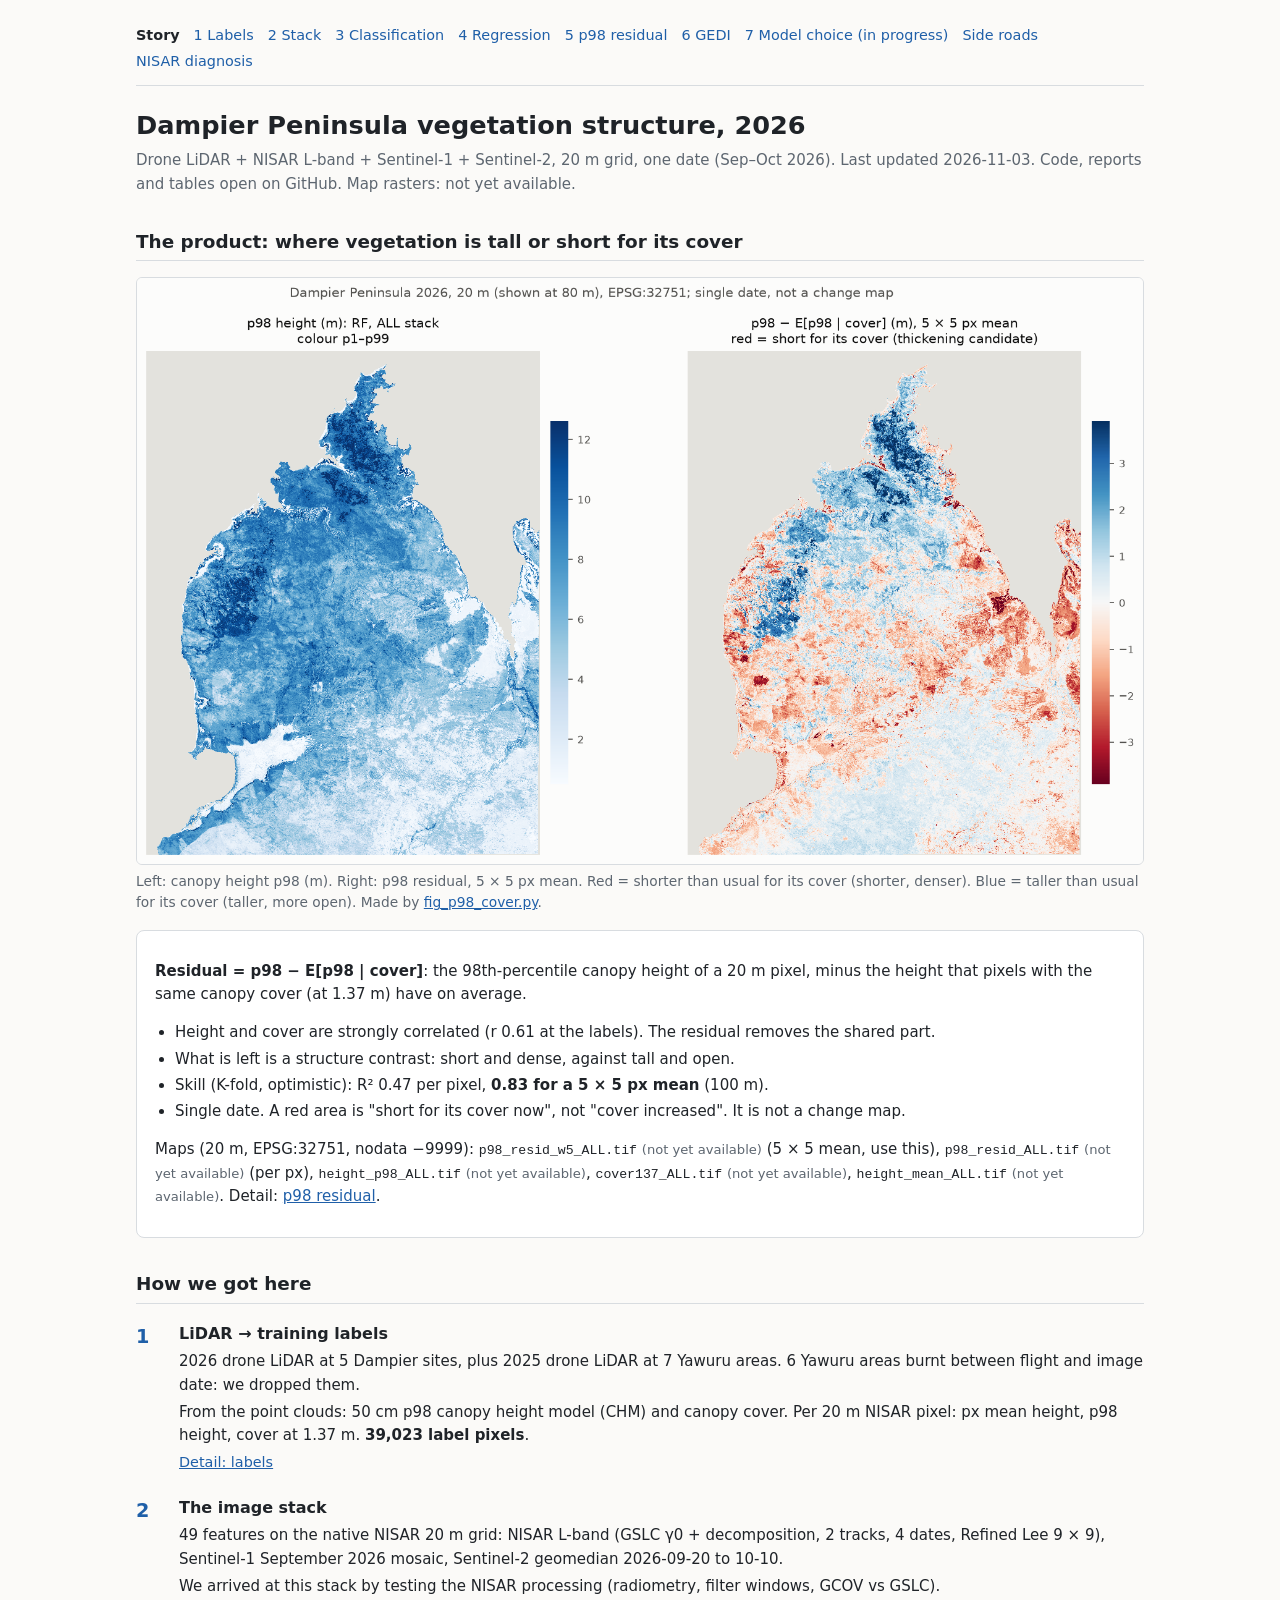
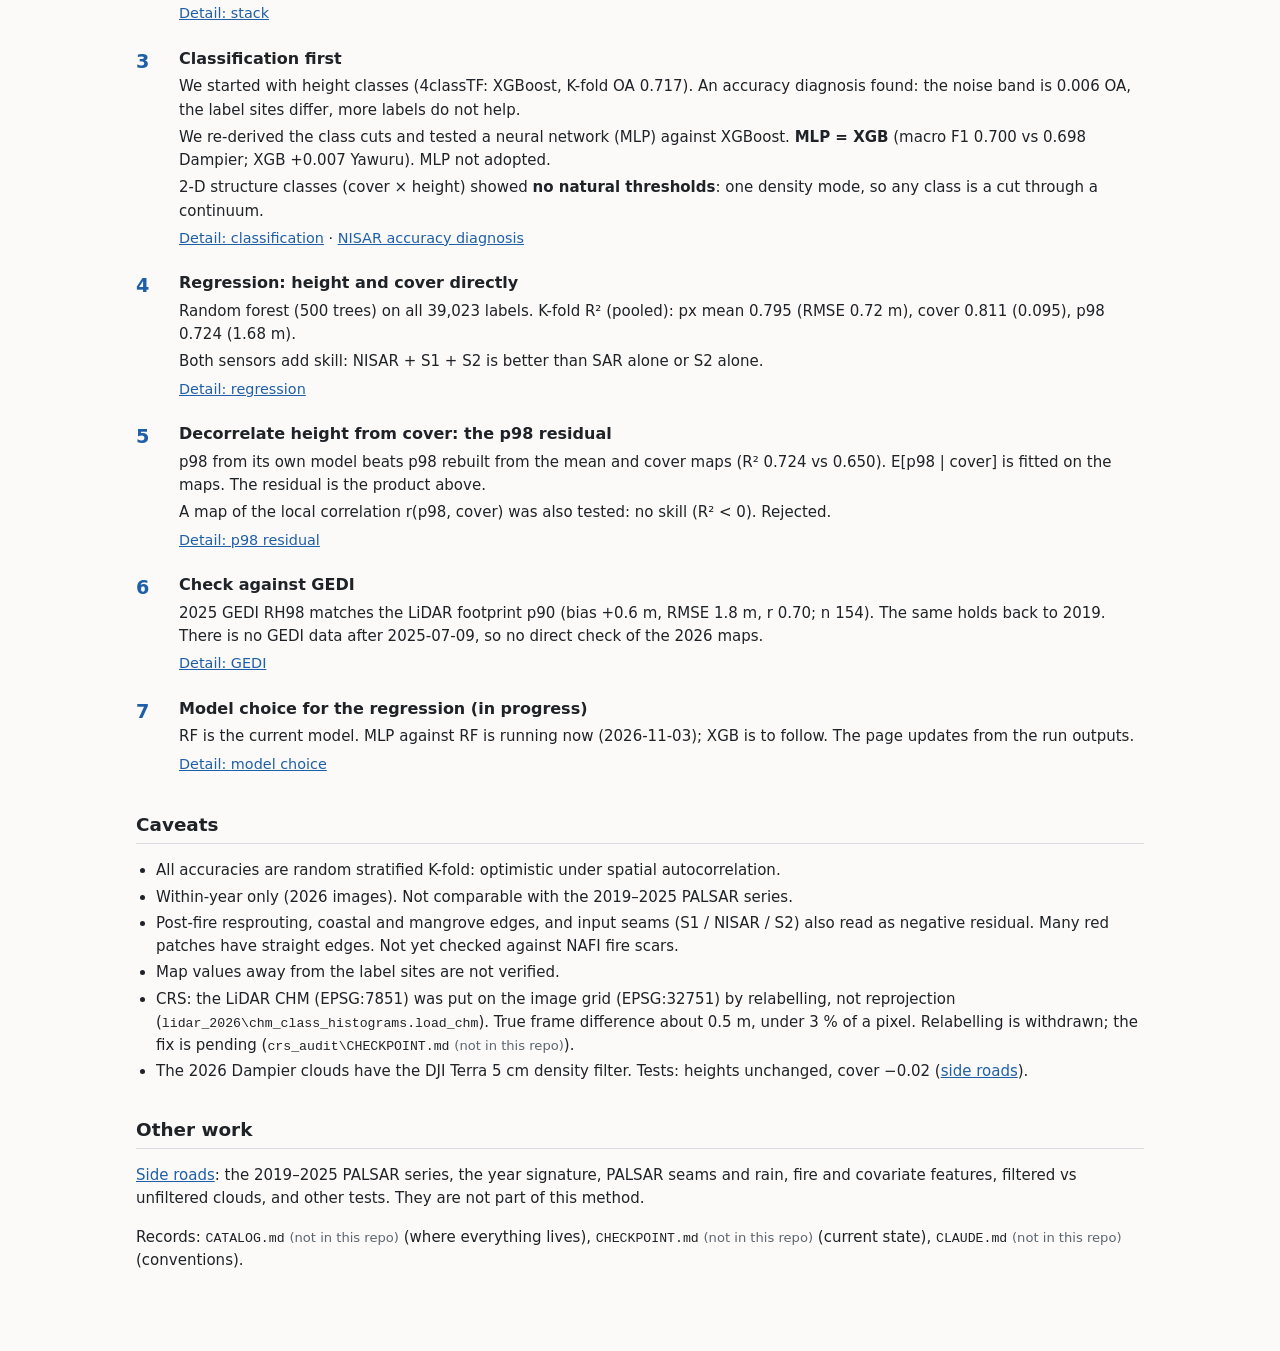
==== docs/index.html @ edfd5abc "First version of Dampier results site" ====
<!doctype html>
<html lang="en-GB">
<head>
<meta charset="utf-8">
<meta name="viewport" content="width=device-width, initial-scale=1">
<title>Dampier Vegetation Structure 2026</title>
<!-- Results site, main page. Update when a result lands (CLAUDE.md, record files). Tables: docs\build_docs.py. -->
<link rel="stylesheet" href="style.css">
</head>
<body>
<main>
<nav><a href="index.html" aria-current="page">Story</a><a href="labels.html">1 Labels</a><a href="stack.html">2 Stack</a>
<a href="classification.html">3 Classification</a><a href="regression.html">4 Regression</a>
<a href="p98_residual.html">5 p98 residual</a><a href="gedi.html">6 GEDI</a>
<a href="models_regression.html">7 Model choice (in progress)</a><a href="side_roads.html">Side roads</a>
<a href="nisar_accuracy/index.html">NISAR diagnosis</a></nav>

<h1>Dampier Peninsula vegetation structure, 2026</h1>
<p class="sub">Drone LiDAR + NISAR L-band + Sentinel-1 + Sentinel-2, 20 m grid, one date (Sep–Oct 2026).
Last updated 2026-11-03. Code, reports and tables open on GitHub. Map rasters: not yet available.</p>

<h2>The product: where vegetation is tall or short for its cover</h2>
<figure><a href="../class_defs/outputs/p98_cover/fig_p98_resid.png"><img src="../class_defs/outputs/p98_cover/fig_p98_resid.png" alt="Left: p98 height map. Right: p98 residual map, red short for its cover, blue tall for its cover." loading="lazy"></a>
<figcaption>Left: canopy height p98 (m). Right: p98 residual, 5 × 5 px mean.
Red = shorter than usual for its cover (shorter, denser). Blue = taller than usual for its cover (taller, more open).
Made by <a href="https://github.com/grshennan/Dampier_2026_woody_thickening_results/blob/main/class_defs/fig_p98_cover.py">fig_p98_cover.py</a>.</figcaption></figure>

<div class="abstract">
<p><strong>Residual = p98 − E[p98 | cover]</strong>: the 98th-percentile canopy height of a 20 m pixel, minus the
height that pixels with the same canopy cover (at 1.37 m) have on average.</p>
<ul>
<li>Height and cover are strongly correlated (r 0.61 at the labels). The residual removes the shared part.</li>
<li>What is left is a structure contrast: short and dense, against tall and open.</li>
<li>Skill (K-fold, optimistic): R² 0.47 per pixel, <strong>0.83 for a 5 × 5 px mean</strong> (100 m).</li>
<li>Single date. A red area is "short for its cover now", not "cover increased". It is not a change map.</li>
</ul>
<p>Maps (20 m, EPSG:32751, nodata −9999):
<code>p98_resid_w5_ALL.tif</code> <span class="src">(not yet available)</span> (5 × 5 mean, use this),
<code>p98_resid_ALL.tif</code> <span class="src">(not yet available)</span> (per px),
<code>height_p98_ALL.tif</code> <span class="src">(not yet available)</span>,
<code>cover137_ALL.tif</code> <span class="src">(not yet available)</span>,
<code>height_mean_ALL.tif</code> <span class="src">(not yet available)</span>.
Detail: <a href="p98_residual.html">p98 residual</a>.</p>
</div>

<h2>How we got here</h2>

<div class="step"><div class="num">1</div><div>
<h3>LiDAR → training labels</h3>
<p>2026 drone LiDAR at 5 Dampier sites, plus 2025 drone LiDAR at 7 Yawuru areas.
6 Yawuru areas burnt between flight and image date: we dropped them.</p>
<p>From the point clouds: 50 cm p98 canopy height model (CHM) and canopy cover.
Per 20 m NISAR pixel: px mean height, p98 height, cover at 1.37 m. <strong>39,023 label pixels</strong>.</p>
<p class="more"><a href="labels.html">Detail: labels</a></p>
</div></div>

<div class="step"><div class="num">2</div><div>
<h3>The image stack</h3>
<p>49 features on the native NISAR 20 m grid: NISAR L-band (GSLC γ0 + decomposition, 2 tracks, 4 dates,
Refined Lee 9 × 9), Sentinel-1 September 2026 mosaic, Sentinel-2 geomedian 2026-09-20 to 10-10.</p>
<p>We arrived at this stack by testing the NISAR processing (radiometry, filter windows, GCOV vs GSLC).</p>
<p class="more"><a href="stack.html">Detail: stack</a></p>
</div></div>

<div class="step"><div class="num">3</div><div>
<h3>Classification first</h3>
<p>We started with height classes (4classTF: XGBoost, K-fold OA 0.717). An accuracy diagnosis found:
the noise band is 0.006 OA, the label sites differ, more labels do not help.</p>
<p>We re-derived the class cuts and tested a neural network (MLP) against XGBoost.
<strong>MLP = XGB</strong> (macro F1 0.700 vs 0.698 Dampier; XGB +0.007 Yawuru). MLP not adopted.</p>
<p>2-D structure classes (cover × height) showed <strong>no natural thresholds</strong>:
one density mode, so any class is a cut through a continuum.</p>
<p class="more"><a href="classification.html">Detail: classification</a> ·
<a href="nisar_accuracy/index.html">NISAR accuracy diagnosis</a></p>
</div></div>

<div class="step"><div class="num">4</div><div>
<h3>Regression: height and cover directly</h3>
<p>Random forest (500 trees) on all 39,023 labels. K-fold R² (pooled):
px mean 0.795 (RMSE 0.72 m), cover 0.811 (0.095), p98 0.724 (1.68 m).</p>
<p>Both sensors add skill: NISAR + S1 + S2 is better than SAR alone or S2 alone.</p>
<p class="more"><a href="regression.html">Detail: regression</a></p>
</div></div>

<div class="step"><div class="num">5</div><div>
<h3>Decorrelate height from cover: the p98 residual</h3>
<p>p98 from its own model beats p98 rebuilt from the mean and cover maps (R² 0.724 vs 0.650).
E[p98 | cover] is fitted on the maps. The residual is the product above.</p>
<p>A map of the local correlation r(p98, cover) was also tested: no skill (R² &lt; 0). Rejected.</p>
<p class="more"><a href="p98_residual.html">Detail: p98 residual</a></p>
</div></div>

<div class="step"><div class="num">6</div><div>
<h3>Check against GEDI</h3>
<p>2025 GEDI RH98 matches the LiDAR footprint p90 (bias +0.6 m, RMSE 1.8 m, r 0.70; n 154).
The same holds back to 2019. There is no GEDI data after 2025-07-09, so no direct check of the 2026 maps.</p>
<p class="more"><a href="gedi.html">Detail: GEDI</a></p>
</div></div>

<div class="step"><div class="num">7</div><div>
<h3>Model choice for the regression (in progress)</h3>
<p>RF is the current model. MLP against RF is running now (2026-11-03); XGB is to follow.
The page updates from the run outputs.</p>
<p class="more"><a href="models_regression.html">Detail: model choice</a></p>
</div></div>

<h2>Caveats</h2>
<ul>
<li>All accuracies are random stratified K-fold: optimistic under spatial autocorrelation.</li>
<li>Within-year only (2026 images). Not comparable with the 2019–2025 PALSAR series.</li>
<li>Post-fire resprouting, coastal and mangrove edges, and input seams (S1 / NISAR / S2) also read as negative
residual. Many red patches have straight edges. Not yet checked against NAFI fire scars.</li>
<li>Map values away from the label sites are not verified.</li>
<li>CRS: the LiDAR CHM (EPSG:7851) was put on the image grid (EPSG:32751) by relabelling, not reprojection
(<code>lidar_2026\chm_class_histograms.load_chm</code>). True frame difference about 0.5 m, under 3 % of a pixel.
Relabelling is withdrawn; the fix is pending (<code>crs_audit\CHECKPOINT.md</code> <span class="src">(not in this repo)</span>).</li>
<li>The 2026 Dampier clouds have the DJI Terra 5 cm density filter. Tests: heights unchanged, cover −0.02
(<a href="side_roads.html">side roads</a>).</li>
</ul>

<h2>Other work</h2>
<p><a href="side_roads.html">Side roads</a>: the 2019–2025 PALSAR series, the year signature, PALSAR seams and rain,
fire and covariate features, filtered vs unfiltered clouds, and other tests. They are not part of this method.</p>
<p>Records: <code>CATALOG.md</code> <span class="src">(not in this repo)</span> (where everything lives),
<code>CHECKPOINT.md</code> <span class="src">(not in this repo)</span> (current state), <code>CLAUDE.md</code> <span class="src">(not in this repo)</span> (conventions).</p>
</main>
</body>
</html>
---- docs/style.css ----
/* Shared style for docs\ (results site). Tokens from the old nisar_2026\REPORT_master.html. */
:root { --bg:#fbfaf8; --fg:#1f2328; --muted:#5d6670; --line:#d8dce0; --card:#ffffff; --accent:#1f5fa8;
        --flag-bg:#fff4e0; --flag-line:#d48a1a; --done:#2e7d4f; --next:#1f5fa8; --todo:#7a7f86;
        --wip-bg:#eaf2fb; --wip-line:#1f5fa8; }
@media (prefers-color-scheme: dark) { :root:not([data-theme="light"]) {
        --bg:#16181b; --fg:#e4e6e9; --muted:#9aa3ad; --line:#33383e; --card:#1d2024; --accent:#7fb2ee;
        --flag-bg:#33281a; --flag-line:#d9a24a; --done:#6cc392; --next:#7fb2ee; --todo:#8e949b;
        --wip-bg:#1b2633; --wip-line:#7fb2ee; } }
:root[data-theme="dark"] { --bg:#16181b; --fg:#e4e6e9; --muted:#9aa3ad; --line:#33383e; --card:#1d2024;
        --accent:#7fb2ee; --flag-bg:#33281a; --flag-line:#d9a24a; --done:#6cc392; --next:#7fb2ee; --todo:#8e949b;
        --wip-bg:#1b2633; --wip-line:#7fb2ee; }
* { box-sizing: border-box; }
body { margin:0; background:var(--bg); color:var(--fg); font:15px/1.55 system-ui, -apple-system, "Segoe UI", sans-serif; }
main { max-width: 1040px; margin: 0 auto; padding: 16px 16px 64px; }
nav { display:flex; flex-wrap:wrap; gap:4px 14px; padding:8px 0 12px; border-bottom:1px solid var(--line); margin-bottom:20px;
      font-size:0.9rem; }
nav a { text-decoration:none; } nav a[aria-current] { font-weight:700; color:var(--fg); }
h1 { font-size: 1.6rem; margin: 0 0 4px; }
h2 { font-size: 1.15rem; margin: 32px 0 8px; padding-bottom: 4px; border-bottom: 1px solid var(--line); }
h3 { font-size: 1rem; margin: 20px 0 6px; }
.sub { color: var(--muted); margin: 0 0 20px; }
a { color: var(--accent); }
code { font: 0.88em ui-monospace, Consolas, monospace; overflow-wrap: anywhere; }
pre { background:var(--card); border:1px solid var(--line); border-radius:6px; padding:10px 12px; overflow-x:auto;
      font: 0.82rem/1.4 ui-monospace, Consolas, monospace; }
.abstract { background: var(--card); border: 1px solid var(--line); border-radius: 8px; padding: 14px 18px; }
.flag { background: var(--flag-bg); border-left: 4px solid var(--flag-line); border-radius: 6px; padding: 10px 14px; margin: 16px 0; }
.wip { background: var(--wip-bg); border-left: 4px solid var(--wip-line); border-radius: 6px; padding: 10px 14px; margin: 16px 0; }
.wrap { overflow-x: auto; }
table { border-collapse: collapse; width: 100%; font-size: 0.93rem; }
th, td { text-align: left; vertical-align: top; padding: 6px 8px; border-bottom: 1px solid var(--line); }
th { color: var(--muted); font-weight: 600; }
td.n, th.n { text-align: right; font-variant-numeric: tabular-nums; white-space: nowrap; }
.st { font-weight: 600; white-space: nowrap; }
.done { color: var(--done); } .next { color: var(--next); } .todo { color: var(--todo); }
.src { color: var(--muted); font-size: 0.82rem; margin: 4px 0 16px; }
ul { padding-left: 20px; } li { margin: 3px 0; }
figure { margin: 16px 0; }
figure img { display:block; max-width:100%; height:auto; border:1px solid var(--line); border-radius:6px; background:#fff; }
figcaption { color: var(--muted); font-size: 0.86rem; margin-top: 6px; }
.thumbs { display:grid; grid-template-columns: repeat(auto-fill, minmax(260px, 1fr)); gap: 12px; }
.thumbs figure { margin: 0; }
.step { display:grid; grid-template-columns: 2.2em 1fr; gap: 0 10px; margin: 18px 0; }
.step .num { font-weight:700; color: var(--accent); font-size:1.2rem; }
.step h3 { margin: 0 0 4px; }
.step p { margin: 4px 0; }
.more { font-size: 0.9rem; }
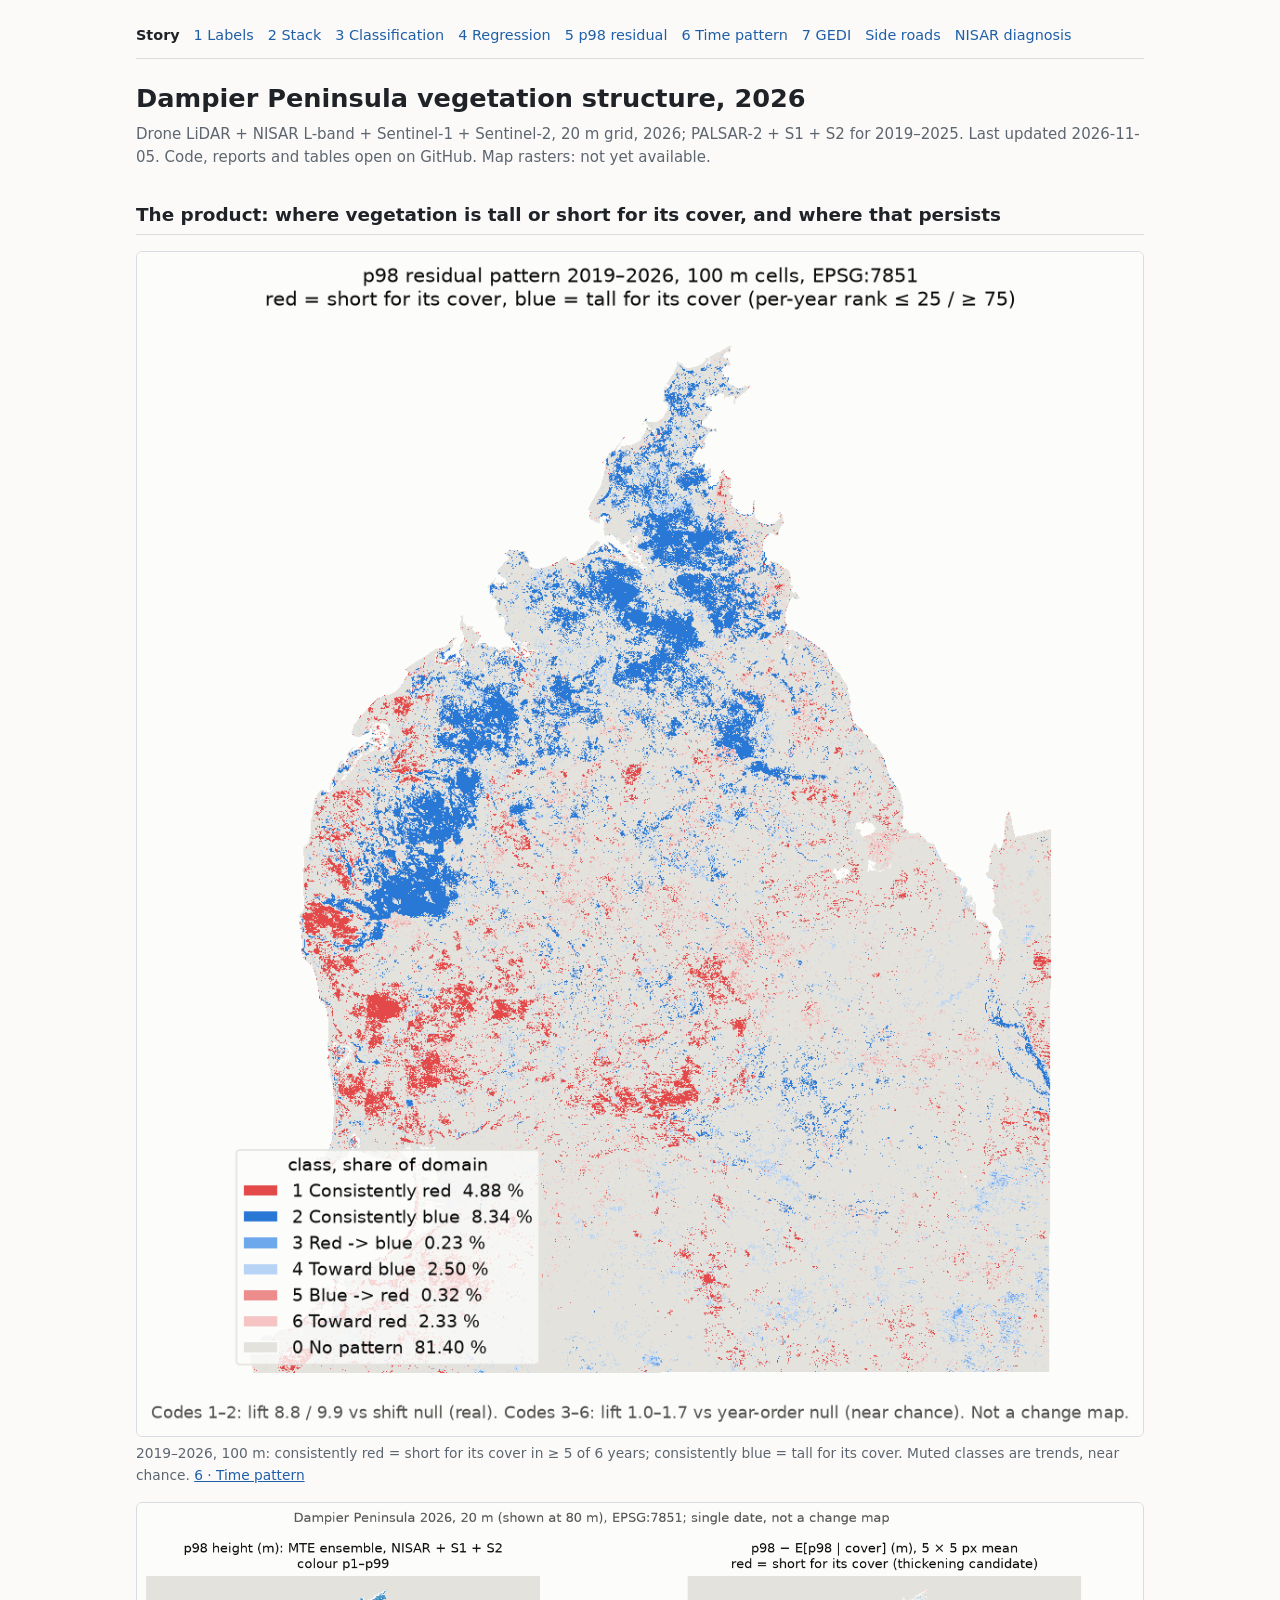
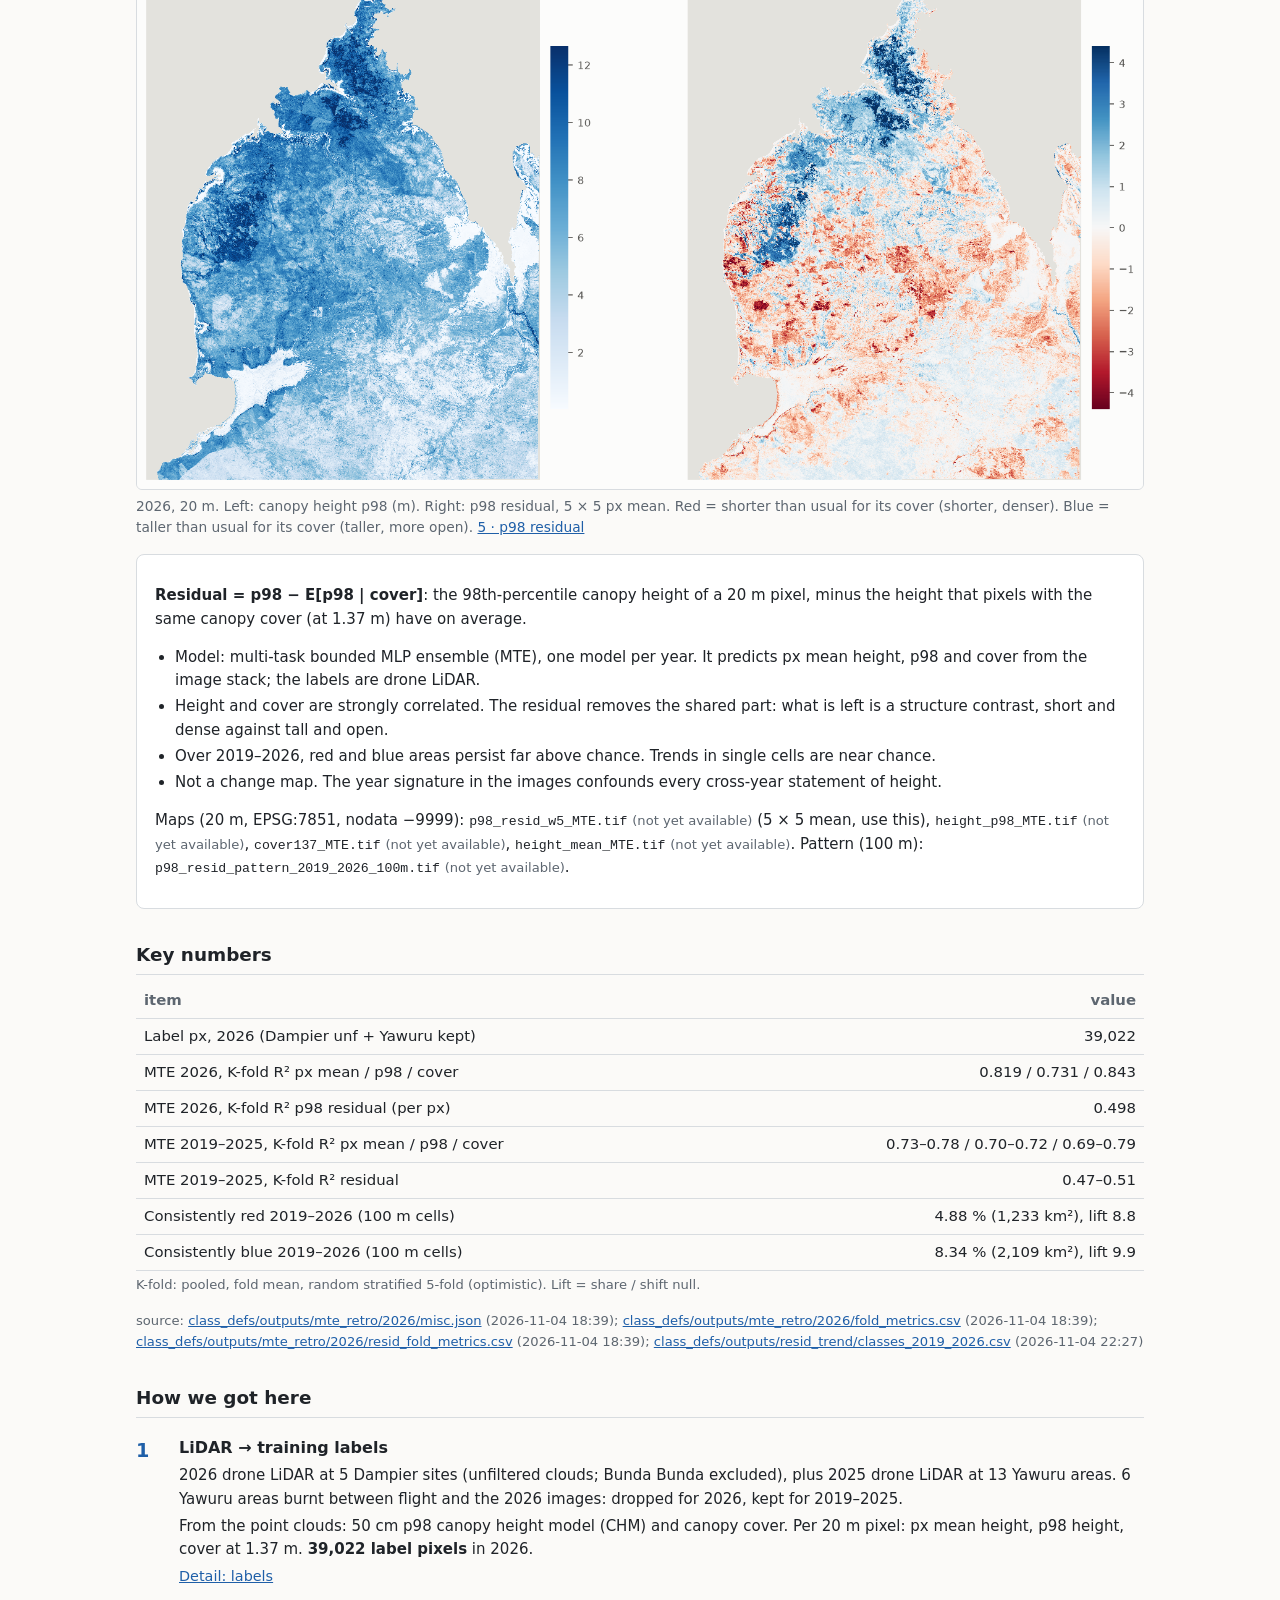
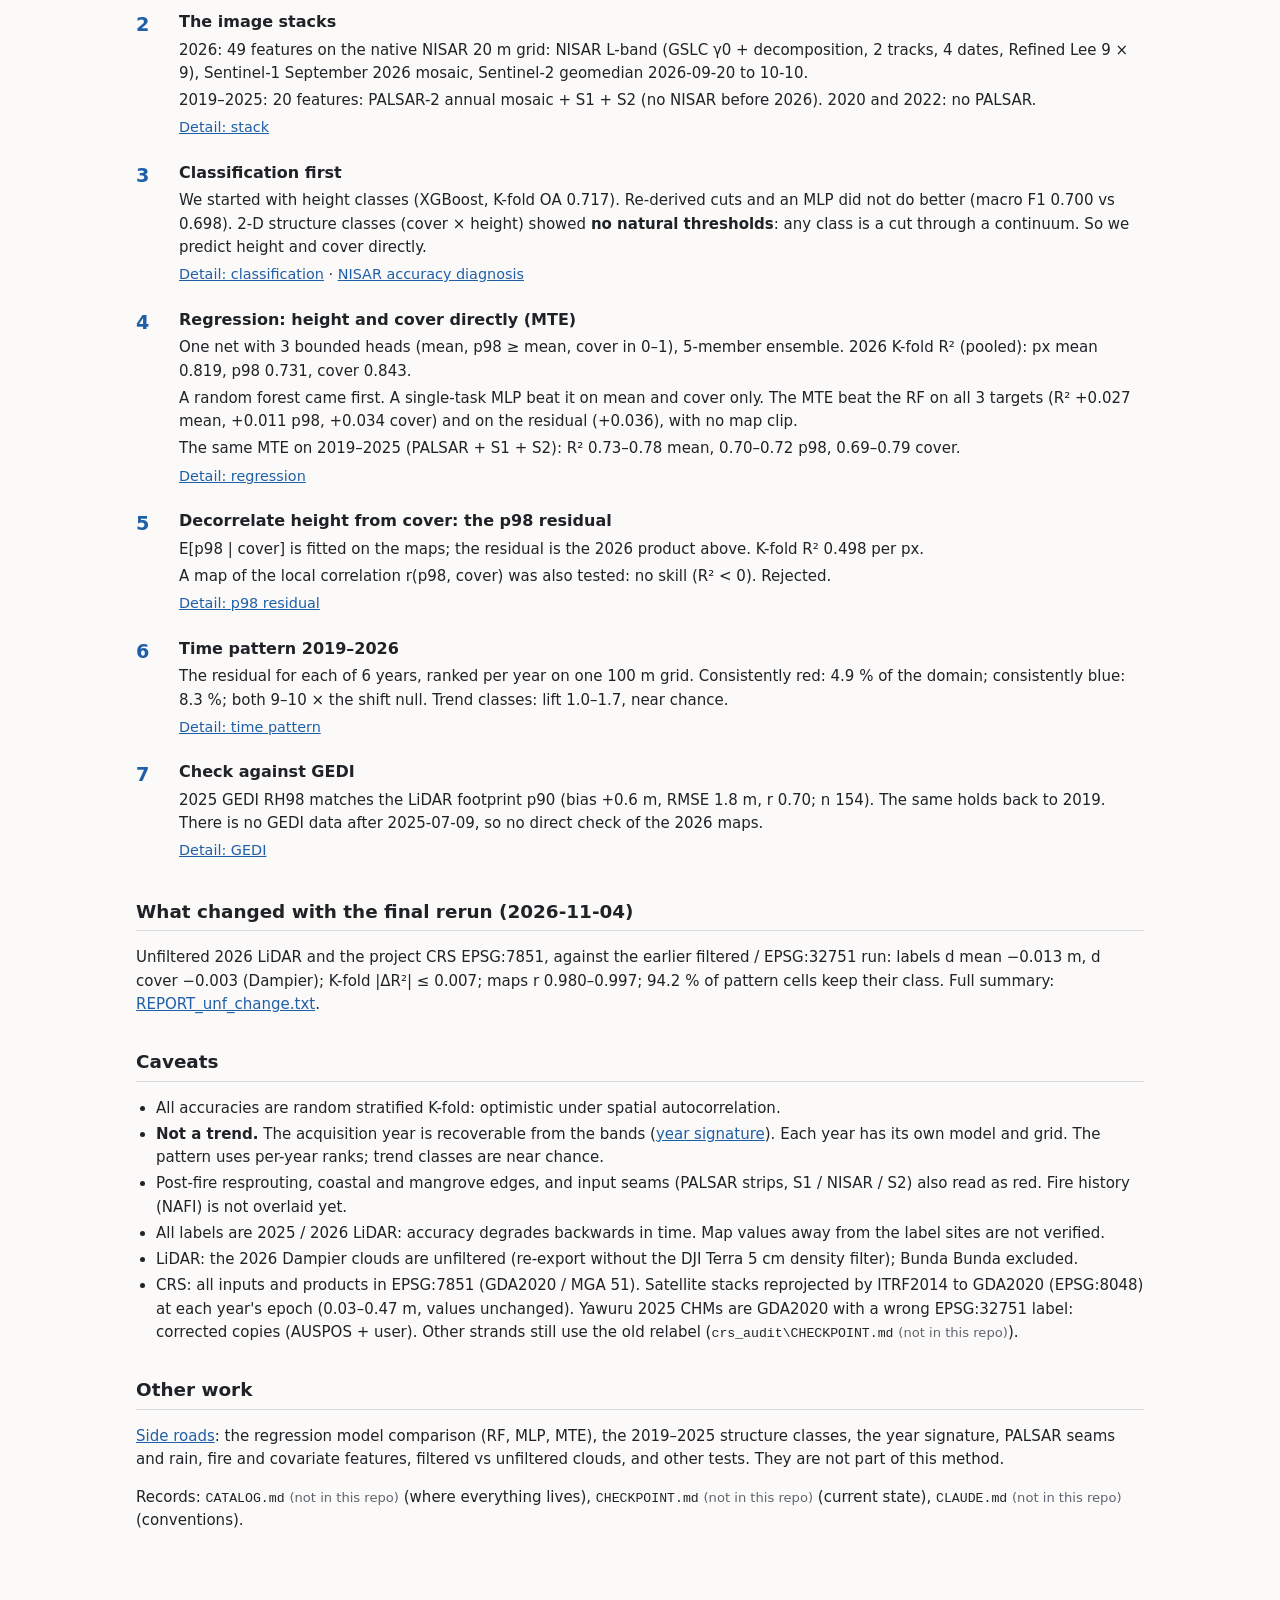
==== commit 63e94184: "Site: final method (MTE, p98 residual, 2019-2026 time pattern; unf LiDAR, EPSG:7851)" ====
--- a/docs/index.html
+++ b/docs/index.html
@@ -11,116 +11,130 @@
 <main>
 <nav><a href="index.html" aria-current="page">Story</a><a href="labels.html">1 Labels</a><a href="stack.html">2 Stack</a>
 <a href="classification.html">3 Classification</a><a href="regression.html">4 Regression</a>
-<a href="p98_residual.html">5 p98 residual</a><a href="gedi.html">6 GEDI</a>
-<a href="models_regression.html">7 Model choice (in progress)</a><a href="side_roads.html">Side roads</a>
-<a href="nisar_accuracy/index.html">NISAR diagnosis</a></nav>
+<a href="p98_residual.html">5 p98 residual</a><a href="time_pattern.html">6 Time pattern</a><a href="gedi.html">7 GEDI</a>
+<a href="side_roads.html">Side roads</a><a href="nisar_accuracy/index.html">NISAR diagnosis</a></nav>
 
 <h1>Dampier Peninsula vegetation structure, 2026</h1>
-<p class="sub">Drone LiDAR + NISAR L-band + Sentinel-1 + Sentinel-2, 20 m grid, one date (Sep–Oct 2026).
-Last updated 2026-11-03. Code, reports and tables open on GitHub. Map rasters: not yet available.</p>
+<p class="sub">Drone LiDAR + NISAR L-band + Sentinel-1 + Sentinel-2, 20 m grid, 2026; PALSAR-2 + S1 + S2 for 2019–2025.
+Last updated 2026-11-05. Code, reports and tables open on GitHub. Map rasters: not yet available.</p>
 
-<h2>The product: where vegetation is tall or short for its cover</h2>
-<figure><a href="../class_defs/outputs/p98_cover/fig_p98_resid.png"><img src="../class_defs/outputs/p98_cover/fig_p98_resid.png" alt="Left: p98 height map. Right: p98 residual map, red short for its cover, blue tall for its cover." loading="lazy"></a>
-<figcaption>Left: canopy height p98 (m). Right: p98 residual, 5 × 5 px mean.
+<h2>The product: where vegetation is tall or short for its cover, and where that persists</h2>
+<figure><a href="../class_defs/outputs/resid_trend/fig_resid_pattern.png"><img src="../class_defs/outputs/resid_trend/fig_resid_pattern.png" alt="Pattern map 2019-2026: consistently red and consistently blue 100 m cells" loading="lazy"></a>
+<figcaption>2019–2026, 100 m: consistently red = short for its cover in ≥ 5 of 6 years; consistently blue = tall for its
+cover. Muted classes are trends, near chance. <a href="time_pattern.html">6 · Time pattern</a></figcaption></figure>
+<figure><a href="../class_defs/outputs/p98_cover/fig_p98_resid_MTE.png"><img src="../class_defs/outputs/p98_cover/fig_p98_resid_MTE.png" alt="Left: MTE p98 height 2026. Right: p98 residual 2026, red short for its cover, blue tall for its cover." loading="lazy"></a>
+<figcaption>2026, 20 m. Left: canopy height p98 (m). Right: p98 residual, 5 × 5 px mean.
 Red = shorter than usual for its cover (shorter, denser). Blue = taller than usual for its cover (taller, more open).
-Made by <a href="https://github.com/grshennan/Dampier_2026_woody_thickening_results/blob/main/class_defs/fig_p98_cover.py">fig_p98_cover.py</a>.</figcaption></figure>
+<a href="p98_residual.html">5 · p98 residual</a></figcaption></figure>
 
 <div class="abstract">
 <p><strong>Residual = p98 − E[p98 | cover]</strong>: the 98th-percentile canopy height of a 20 m pixel, minus the
 height that pixels with the same canopy cover (at 1.37 m) have on average.</p>
 <ul>
-<li>Height and cover are strongly correlated (r 0.61 at the labels). The residual removes the shared part.</li>
-<li>What is left is a structure contrast: short and dense, against tall and open.</li>
-<li>Skill (K-fold, optimistic): R² 0.47 per pixel, <strong>0.83 for a 5 × 5 px mean</strong> (100 m).</li>
-<li>Single date. A red area is "short for its cover now", not "cover increased". It is not a change map.</li>
+<li>Model: multi-task bounded MLP ensemble (MTE), one model per year. It predicts px mean height, p98 and cover
+from the image stack; the labels are drone LiDAR.</li>
+<li>Height and cover are strongly correlated. The residual removes the shared part: what is left is a structure
+contrast, short and dense against tall and open.</li>
+<li>Over 2019–2026, red and blue areas persist far above chance. Trends in single cells are near chance.</li>
+<li>Not a change map. The year signature in the images confounds every cross-year statement of height.</li>
 </ul>
-<p>Maps (20 m, EPSG:32751, nodata −9999):
-<code>p98_resid_w5_ALL.tif</code> <span class="src">(not yet available)</span> (5 × 5 mean, use this),
-<code>p98_resid_ALL.tif</code> <span class="src">(not yet available)</span> (per px),
-<code>height_p98_ALL.tif</code> <span class="src">(not yet available)</span>,
-<code>cover137_ALL.tif</code> <span class="src">(not yet available)</span>,
-<code>height_mean_ALL.tif</code> <span class="src">(not yet available)</span>.
-Detail: <a href="p98_residual.html">p98 residual</a>.</p>
+<p>Maps (20 m, EPSG:7851, nodata −9999):
+<code>p98_resid_w5_MTE.tif</code> <span class="src">(not yet available)</span> (5 × 5 mean, use this),
+<code>height_p98_MTE.tif</code> <span class="src">(not yet available)</span>,
+<code>cover137_MTE.tif</code> <span class="src">(not yet available)</span>,
+<code>height_mean_MTE.tif</code> <span class="src">(not yet available)</span>.
+Pattern (100 m): <code>p98_resid_pattern_2019_2026_100m.tif</code> <span class="src">(not yet available)</span>.</p>
 </div>
+
+<h2>Key numbers</h2>
+<!-- BEGIN table:key_numbers -->
+<div class="wrap"><table><tr><th>item</th><th class=n>value</th></tr><tr><td>Label px, 2026 (Dampier unf + Yawuru kept)</td><td class=n>39,022</td></tr><tr><td>MTE 2026, K-fold R² px mean / p98 / cover</td><td class=n>0.819 / 0.731 / 0.843</td></tr><tr><td>MTE 2026, K-fold R² p98 residual (per px)</td><td class=n>0.498</td></tr><tr><td>MTE 2019–2025, K-fold R² px mean / p98 / cover</td><td class=n>0.73–0.78 / 0.70–0.72 / 0.69–0.79</td></tr><tr><td>MTE 2019–2025, K-fold R² residual</td><td class=n>0.47–0.51</td></tr><tr><td>Consistently red 2019–2026 (100 m cells)</td><td class=n>4.88 % (1,233 km²), lift 8.8</td></tr><tr><td>Consistently blue 2019–2026 (100 m cells)</td><td class=n>8.34 % (2,109 km²), lift 9.9</td></tr></table></div><p class="src">K-fold: pooled, fold mean, random stratified 5-fold (optimistic). Lift = share / shift null.</p><p class="src">source: <a href="https://github.com/grshennan/Dampier_2026_woody_thickening_results/blob/main/class_defs/outputs/mte_retro/2026/misc.json">class_defs/outputs/mte_retro/2026/misc.json</a> (2026-11-04 18:39); <a href="https://github.com/grshennan/Dampier_2026_woody_thickening_results/blob/main/class_defs/outputs/mte_retro/2026/fold_metrics.csv">class_defs/outputs/mte_retro/2026/fold_metrics.csv</a> (2026-11-04 18:39); <a href="https://github.com/grshennan/Dampier_2026_woody_thickening_results/blob/main/class_defs/outputs/mte_retro/2026/resid_fold_metrics.csv">class_defs/outputs/mte_retro/2026/resid_fold_metrics.csv</a> (2026-11-04 18:39); <a href="https://github.com/grshennan/Dampier_2026_woody_thickening_results/blob/main/class_defs/outputs/resid_trend/classes_2019_2026.csv">class_defs/outputs/resid_trend/classes_2019_2026.csv</a> (2026-11-04 22:27)</p>
+<!-- END table:key_numbers -->
 
 <h2>How we got here</h2>
 
 <div class="step"><div class="num">1</div><div>
 <h3>LiDAR → training labels</h3>
-<p>2026 drone LiDAR at 5 Dampier sites, plus 2025 drone LiDAR at 7 Yawuru areas.
-6 Yawuru areas burnt between flight and image date: we dropped them.</p>
+<p>2026 drone LiDAR at 5 Dampier sites (unfiltered clouds; Bunda Bunda excluded), plus 2025 drone LiDAR at 13 Yawuru
+areas. 6 Yawuru areas burnt between flight and the 2026 images: dropped for 2026, kept for 2019–2025.</p>
 <p>From the point clouds: 50 cm p98 canopy height model (CHM) and canopy cover.
-Per 20 m NISAR pixel: px mean height, p98 height, cover at 1.37 m. <strong>39,023 label pixels</strong>.</p>
+Per 20 m pixel: px mean height, p98 height, cover at 1.37 m. <strong>39,022 label pixels</strong> in 2026.</p>
 <p class="more"><a href="labels.html">Detail: labels</a></p>
 </div></div>
 
 <div class="step"><div class="num">2</div><div>
-<h3>The image stack</h3>
-<p>49 features on the native NISAR 20 m grid: NISAR L-band (GSLC γ0 + decomposition, 2 tracks, 4 dates,
+<h3>The image stacks</h3>
+<p>2026: 49 features on the native NISAR 20 m grid: NISAR L-band (GSLC γ0 + decomposition, 2 tracks, 4 dates,
 Refined Lee 9 × 9), Sentinel-1 September 2026 mosaic, Sentinel-2 geomedian 2026-09-20 to 10-10.</p>
-<p>We arrived at this stack by testing the NISAR processing (radiometry, filter windows, GCOV vs GSLC).</p>
+<p>2019–2025: 20 features: PALSAR-2 annual mosaic + S1 + S2 (no NISAR before 2026). 2020 and 2022: no PALSAR.</p>
 <p class="more"><a href="stack.html">Detail: stack</a></p>
 </div></div>
 
 <div class="step"><div class="num">3</div><div>
 <h3>Classification first</h3>
-<p>We started with height classes (4classTF: XGBoost, K-fold OA 0.717). An accuracy diagnosis found:
-the noise band is 0.006 OA, the label sites differ, more labels do not help.</p>
-<p>We re-derived the class cuts and tested a neural network (MLP) against XGBoost.
-<strong>MLP = XGB</strong> (macro F1 0.700 vs 0.698 Dampier; XGB +0.007 Yawuru). MLP not adopted.</p>
-<p>2-D structure classes (cover × height) showed <strong>no natural thresholds</strong>:
-one density mode, so any class is a cut through a continuum.</p>
+<p>We started with height classes (XGBoost, K-fold OA 0.717). Re-derived cuts and an MLP did not do better
+(macro F1 0.700 vs 0.698). 2-D structure classes (cover × height) showed <strong>no natural thresholds</strong>:
+any class is a cut through a continuum. So we predict height and cover directly.</p>
 <p class="more"><a href="classification.html">Detail: classification</a> ·
 <a href="nisar_accuracy/index.html">NISAR accuracy diagnosis</a></p>
 </div></div>
 
 <div class="step"><div class="num">4</div><div>
-<h3>Regression: height and cover directly</h3>
-<p>Random forest (500 trees) on all 39,023 labels. K-fold R² (pooled):
-px mean 0.795 (RMSE 0.72 m), cover 0.811 (0.095), p98 0.724 (1.68 m).</p>
-<p>Both sensors add skill: NISAR + S1 + S2 is better than SAR alone or S2 alone.</p>
+<h3>Regression: height and cover directly (MTE)</h3>
+<p>One net with 3 bounded heads (mean, p98 ≥ mean, cover in 0–1), 5-member ensemble.
+2026 K-fold R² (pooled): px mean 0.819, p98 0.731, cover 0.843.</p>
+<p>A random forest came first. A single-task MLP beat it on mean and cover only. The MTE beat the RF on all 3
+targets (R² +0.027 mean, +0.011 p98, +0.034 cover) and on the residual (+0.036), with no map clip.</p>
+<p>The same MTE on 2019–2025 (PALSAR + S1 + S2): R² 0.73–0.78 mean, 0.70–0.72 p98, 0.69–0.79 cover.</p>
 <p class="more"><a href="regression.html">Detail: regression</a></p>
 </div></div>
 
 <div class="step"><div class="num">5</div><div>
 <h3>Decorrelate height from cover: the p98 residual</h3>
-<p>p98 from its own model beats p98 rebuilt from the mean and cover maps (R² 0.724 vs 0.650).
-E[p98 | cover] is fitted on the maps. The residual is the product above.</p>
+<p>E[p98 | cover] is fitted on the maps; the residual is the 2026 product above. K-fold R² 0.498 per px.</p>
 <p>A map of the local correlation r(p98, cover) was also tested: no skill (R² &lt; 0). Rejected.</p>
 <p class="more"><a href="p98_residual.html">Detail: p98 residual</a></p>
 </div></div>
 
 <div class="step"><div class="num">6</div><div>
+<h3>Time pattern 2019–2026</h3>
+<p>The residual for each of 6 years, ranked per year on one 100 m grid. Consistently red: 4.9 % of the domain;
+consistently blue: 8.3 %; both 9–10 × the shift null. Trend classes: lift 1.0–1.7, near chance.</p>
+<p class="more"><a href="time_pattern.html">Detail: time pattern</a></p>
+</div></div>
+
+<div class="step"><div class="num">7</div><div>
 <h3>Check against GEDI</h3>
 <p>2025 GEDI RH98 matches the LiDAR footprint p90 (bias +0.6 m, RMSE 1.8 m, r 0.70; n 154).
 The same holds back to 2019. There is no GEDI data after 2025-07-09, so no direct check of the 2026 maps.</p>
 <p class="more"><a href="gedi.html">Detail: GEDI</a></p>
 </div></div>
 
-<div class="step"><div class="num">7</div><div>
-<h3>Model choice for the regression (in progress)</h3>
-<p>RF is the current model. MLP against RF is running now (2026-11-03); XGB is to follow.
-The page updates from the run outputs.</p>
-<p class="more"><a href="models_regression.html">Detail: model choice</a></p>
-</div></div>
+<h2>What changed with the final rerun (2026-11-04)</h2>
+<p>Unfiltered 2026 LiDAR and the project CRS EPSG:7851, against the earlier filtered / EPSG:32751 run:
+labels d mean −0.013 m, d cover −0.003 (Dampier); K-fold |ΔR²| ≤ 0.007; maps r 0.980–0.997;
+94.2 % of pattern cells keep their class. Full summary: <a href="https://github.com/grshennan/Dampier_2026_woody_thickening_results/blob/main/class_defs/REPORT_unf_change.txt">REPORT_unf_change.txt</a>.</p>
 
 <h2>Caveats</h2>
 <ul>
 <li>All accuracies are random stratified K-fold: optimistic under spatial autocorrelation.</li>
-<li>Within-year only (2026 images). Not comparable with the 2019–2025 PALSAR series.</li>
-<li>Post-fire resprouting, coastal and mangrove edges, and input seams (S1 / NISAR / S2) also read as negative
-residual. Many red patches have straight edges. Not yet checked against NAFI fire scars.</li>
-<li>Map values away from the label sites are not verified.</li>
-<li>CRS: the LiDAR CHM (EPSG:7851) was put on the image grid (EPSG:32751) by relabelling, not reprojection
-(<code>lidar_2026\chm_class_histograms.load_chm</code>). True frame difference about 0.5 m, under 3 % of a pixel.
-Relabelling is withdrawn; the fix is pending (<code>crs_audit\CHECKPOINT.md</code> <span class="src">(not in this repo)</span>).</li>
-<li>The 2026 Dampier clouds have the DJI Terra 5 cm density filter. Tests: heights unchanged, cover −0.02
-(<a href="side_roads.html">side roads</a>).</li>
+<li><strong>Not a trend.</strong> The acquisition year is recoverable from the bands
+(<a href="https://github.com/grshennan/Dampier_2026_woody_thickening_results/blob/main/woody_thickening_splice_1/REPORT_year_signature.md">year signature</a>). Each year has its own model and grid.
+The pattern uses per-year ranks; trend classes are near chance.</li>
+<li>Post-fire resprouting, coastal and mangrove edges, and input seams (PALSAR strips, S1 / NISAR / S2) also read as
+red. Fire history (NAFI) is not overlaid yet.</li>
+<li>All labels are 2025 / 2026 LiDAR: accuracy degrades backwards in time. Map values away from the label sites are not verified.</li>
+<li>LiDAR: the 2026 Dampier clouds are unfiltered (re-export without the DJI Terra 5 cm density filter); Bunda Bunda excluded.</li>
+<li>CRS: all inputs and products in EPSG:7851 (GDA2020 / MGA 51). Satellite stacks reprojected by ITRF2014 to GDA2020
+(EPSG:8048) at each year's epoch (0.03–0.47 m, values unchanged). Yawuru 2025 CHMs are GDA2020 with a wrong
+EPSG:32751 label: corrected copies (AUSPOS + user). Other strands still use the old relabel
+(<code>crs_audit\CHECKPOINT.md</code> <span class="src">(not in this repo)</span>).</li>
 </ul>
 
 <h2>Other work</h2>
-<p><a href="side_roads.html">Side roads</a>: the 2019–2025 PALSAR series, the year signature, PALSAR seams and rain,
-fire and covariate features, filtered vs unfiltered clouds, and other tests. They are not part of this method.</p>
+<p><a href="side_roads.html">Side roads</a>: the regression model comparison (RF, MLP, MTE), the 2019–2025 structure
+classes, the year signature, PALSAR seams and rain, fire and covariate features, filtered vs unfiltered clouds, and
+other tests. They are not part of this method.</p>
 <p>Records: <code>CATALOG.md</code> <span class="src">(not in this repo)</span> (where everything lives),
 <code>CHECKPOINT.md</code> <span class="src">(not in this repo)</span> (current state), <code>CLAUDE.md</code> <span class="src">(not in this repo)</span> (conventions).</p>
 </main>
